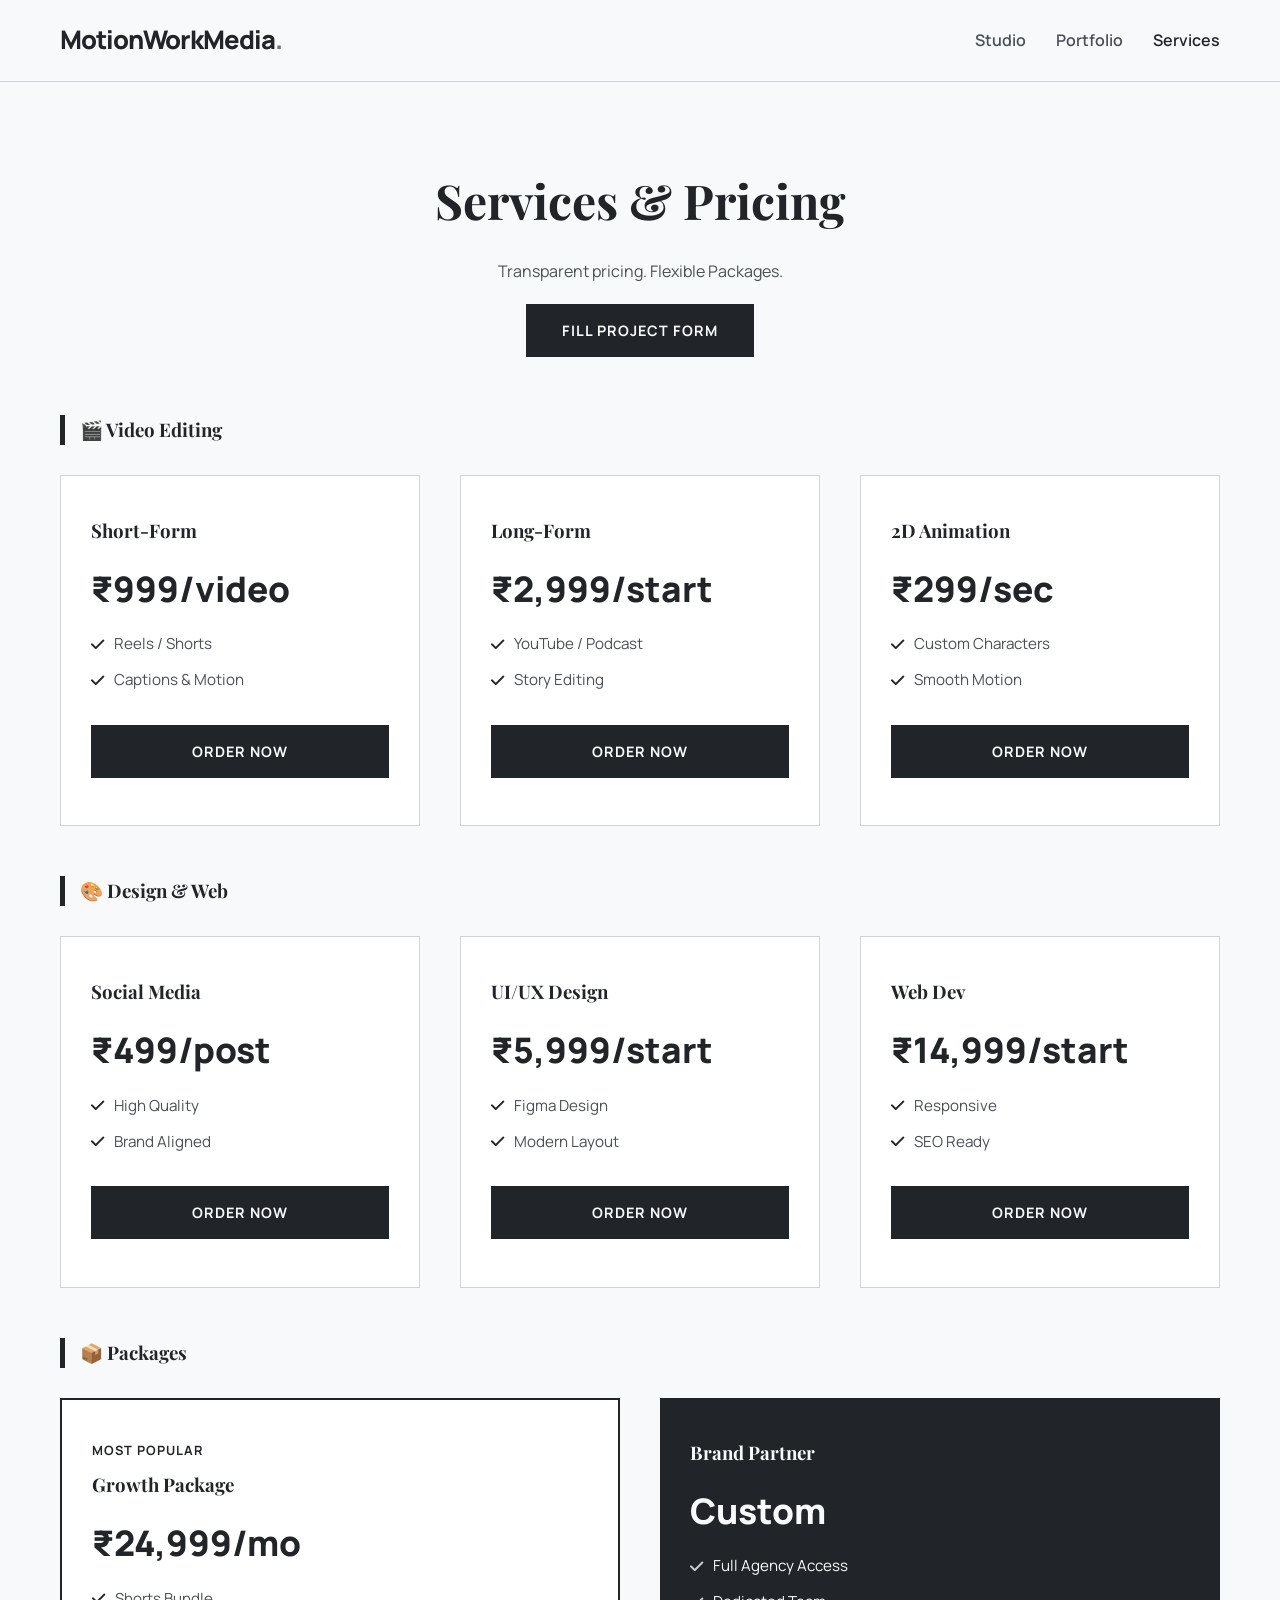
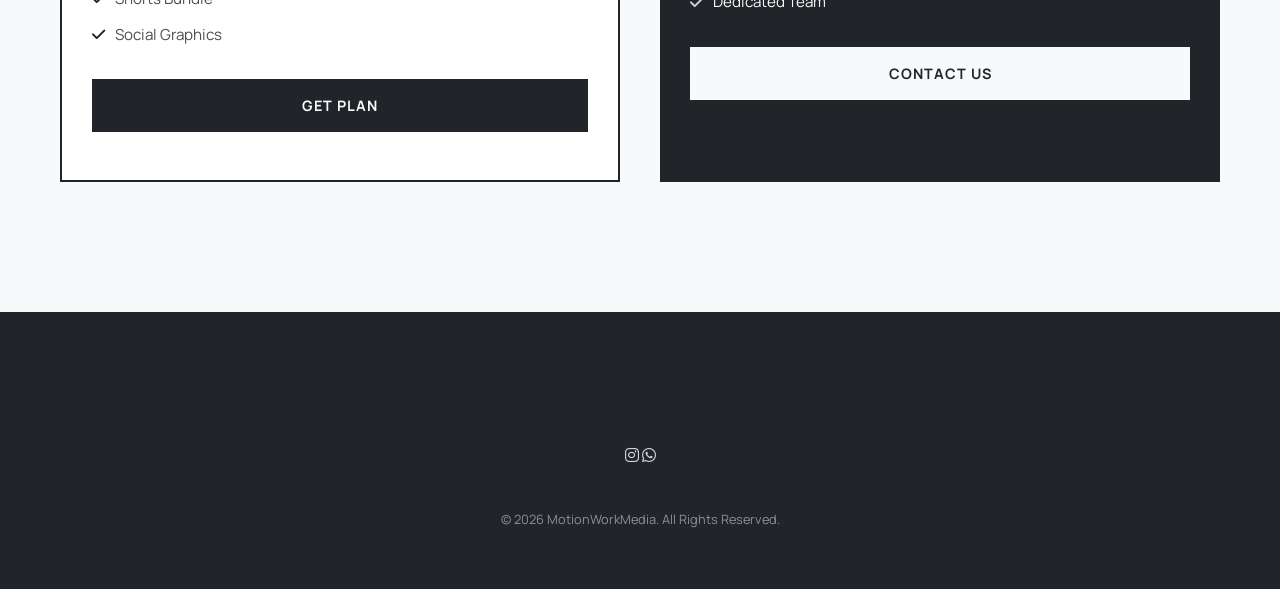
==== services.html @ d77cc7b4 "Remove Motion GFX Showreel and Kinetic Typography video cards" ====
<!DOCTYPE html>
<html lang="en">
<head>
    <meta charset="UTF-8">
    <meta name="viewport" content="width=device-width, initial-scale=1.0">
    <link rel="icon" type="image/svg+xml" href="favicon.svg">
    <link rel="apple-touch-icon" href="favicon.svg">
    <title>Services | MotionWorkMedia</title>
    <link href="https://fonts.googleapis.com/css2?family=Manrope:wght@300;400;600;800&family=Playfair+Display:wght@400;700&display=swap" rel="stylesheet">
    <link rel="stylesheet" href="https://cdnjs.cloudflare.com/ajax/libs/font-awesome/6.4.0/css/all.min.css">
    <link rel="stylesheet" href="style.css">
</head>
<body>

    <nav class="navbar">
        <div class="container nav-container">
            <div class="logo">MotionWorkMedia<span>.</span></div>
            <div class="hamburger" onclick="toggleMenu()"><i class="fas fa-bars"></i></div>
            <ul class="nav-links" id="navLinks">
                <li><a href="index.html">Studio</a></li>
                <li><a href="work.html">Portfolio</a></li>
                <li><a href="services.html" class="active">Services</a></li>
            </ul>
        </div>
    </nav>

    <section class="section-padding">
        <div class="container">
            <div class="text-center">
                <h2 style="font-size: 3rem;">Services & Pricing</h2>
                <p style="margin: 20px auto; max-width: 600px; color: var(--iron-grey);">Transparent pricing. Flexible Packages.</p>
                <a href="https://docs.google.com/forms/d/e/1FAIpQLSesAOYE52B97PbP-AQnBQZ3xBTIR0ymVVCViyEOSLxhz5Xndg/viewform?usp=dialog" target="_blank" class="btn">Fill Project Form</a>
            </div>
            
            <h3 style="margin: 50px 0 30px; border-left: 5px solid var(--carbon-black); padding-left: 15px;">🎬 Video Editing</h3>
            <div class="grid-3">
                <div class="price-card">
                    <h3>Short-Form</h3>
                    <div class="price-tag">₹999<span>/video</span></div>
                    <ul class="features"><li><i class="fas fa-check"></i> Reels / Shorts</li><li><i class="fas fa-check"></i> Captions & Motion</li></ul>
                    <a href="https://docs.google.com/forms/d/e/1FAIpQLSesAOYE52B97PbP-AQnBQZ3xBTIR0ymVVCViyEOSLxhz5Xndg/viewform?usp=dialog" target="_blank" class="btn" style="width:100%; text-align:center; margin-top:20px;">Order Now</a>
                </div>
                <div class="price-card">
                    <h3>Long-Form</h3>
                    <div class="price-tag">₹2,999<span>/start</span></div>
                    <ul class="features"><li><i class="fas fa-check"></i> YouTube / Podcast</li><li><i class="fas fa-check"></i> Story Editing</li></ul>
                    <a href="https://docs.google.com/forms/d/e/1FAIpQLSesAOYE52B97PbP-AQnBQZ3xBTIR0ymVVCViyEOSLxhz5Xndg/viewform?usp=dialog" target="_blank" class="btn" style="width:100%; text-align:center; margin-top:20px;">Order Now</a>
                </div>
                <div class="price-card">
                    <h3>2D Animation</h3>
                    <div class="price-tag">₹299<span>/sec</span></div>
                    <ul class="features"><li><i class="fas fa-check"></i> Custom Characters</li><li><i class="fas fa-check"></i> Smooth Motion</li></ul>
                    <a href="https://docs.google.com/forms/d/e/1FAIpQLSesAOYE52B97PbP-AQnBQZ3xBTIR0ymVVCViyEOSLxhz5Xndg/viewform?usp=dialog" target="_blank" class="btn" style="width:100%; text-align:center; margin-top:20px;">Order Now</a>
                </div>
            </div>

            <h3 style="margin: 50px 0 30px; border-left: 5px solid var(--carbon-black); padding-left: 15px;">🎨 Design & Web</h3>
            <div class="grid-3">
                <div class="price-card">
                    <h3>Social Media</h3>
                    <div class="price-tag">₹499<span>/post</span></div>
                    <ul class="features"><li><i class="fas fa-check"></i> High Quality</li><li><i class="fas fa-check"></i> Brand Aligned</li></ul>
                    <a href="https://docs.google.com/forms/d/e/1FAIpQLSesAOYE52B97PbP-AQnBQZ3xBTIR0ymVVCViyEOSLxhz5Xndg/viewform?usp=dialog" target="_blank" class="btn" style="width:100%; text-align:center; margin-top:20px;">Order Now</a>
                </div>
                <div class="price-card">
                    <h3>UI/UX Design</h3>
                    <div class="price-tag">₹5,999<span>/start</span></div>
                    <ul class="features"><li><i class="fas fa-check"></i> Figma Design</li><li><i class="fas fa-check"></i> Modern Layout</li></ul>
                    <a href="https://docs.google.com/forms/d/e/1FAIpQLSesAOYE52B97PbP-AQnBQZ3xBTIR0ymVVCViyEOSLxhz5Xndg/viewform?usp=dialog" target="_blank" class="btn" style="width:100%; text-align:center; margin-top:20px;">Order Now</a>
                </div>
                <div class="price-card">
                    <h3>Web Dev</h3>
                    <div class="price-tag">₹14,999<span>/start</span></div>
                    <ul class="features"><li><i class="fas fa-check"></i> Responsive</li><li><i class="fas fa-check"></i> SEO Ready</li></ul>
                    <a href="https://docs.google.com/forms/d/e/1FAIpQLSesAOYE52B97PbP-AQnBQZ3xBTIR0ymVVCViyEOSLxhz5Xndg/viewform?usp=dialog" target="_blank" class="btn" style="width:100%; text-align:center; margin-top:20px;">Order Now</a>
                </div>
            </div>
            
             <h3 style="margin: 50px 0 30px; border-left: 5px solid var(--carbon-black); padding-left: 15px;">📦 Packages</h3>
            <div class="grid-3">
                 <div class="price-card" style="border: 2px solid var(--carbon-black);">
                    <div style="font-size: 0.8rem; text-transform: uppercase; color: var(--carbon-black); letter-spacing: 1px; margin-bottom: 10px; font-weight: bold;">Most Popular</div>
                    <h3>Growth Package</h3>
                    <div class="price-tag">₹24,999<span>/mo</span></div>
                    <ul class="features"><li><i class="fas fa-check"></i> Shorts Bundle</li><li><i class="fas fa-check"></i> Social Graphics</li></ul>
                    <a href="https://docs.google.com/forms/d/e/1FAIpQLSesAOYE52B97PbP-AQnBQZ3xBTIR0ymVVCViyEOSLxhz5Xndg/viewform?usp=dialog" target="_blank" class="btn" style="width:100%; text-align:center; margin-top:20px;">Get Plan</a>
                </div>
                 <div class="price-card premium">
                    <h3>Brand Partner</h3>
                    <div class="price-tag">Custom</div>
                    <ul class="features"><li><i class="fas fa-check"></i> Full Agency Access</li><li><i class="fas fa-check"></i> Dedicated Team</li></ul>
                    <a href="https://docs.google.com/forms/d/e/1FAIpQLSesAOYE52B97PbP-AQnBQZ3xBTIR0ymVVCViyEOSLxhz5Xndg/viewform?usp=dialog" target="_blank" class="btn" style="width:100%; text-align:center; margin-top:20px;">Contact Us</a>
                </div>
            </div>

        </div>
    </section>

    <footer>
        <div class="container text-center">
            <h2 style="font-size: 2rem; margin-bottom: 20px;">MotionWorkMedia.</h2>
            <div>
                <a href="https://www.instagram.com/motionwork_media/?igsh=amlpdmNqb2twOW5i#" target="_blank"><i class="fab fa-instagram"></i></a>
                <a href="https://wa.me/917240517339" target="_blank"><i class="fab fa-whatsapp"></i></a>
            </div>
            <p style="margin-top: 40px; font-size: 0.8rem; opacity: 0.5;">© 2026 MotionWorkMedia. All Rights Reserved.</p>
        </div>
    </footer>

    <script>
        function toggleMenu() { document.getElementById('navLinks').classList.toggle('active'); }
    </script>
</body>
</html>
---- style.css ----
/* --- GLOBAL VARIABLES (MONOCHROME PALETTE) --- */
:root {
    /* Provided Palette */
    --bright-snow: #f8f9fa;
    --platinum: #e9ecef;
    --alabaster-grey: #dee2e6;
    --pale-slate: #ced4da;
    --slate-grey: #6c757d;
    --iron-grey: #495057;
    --gunmetal: #343a40;
    --carbon-black: #212529;

    /* Functional Mappings */
    --bg-main: var(--bright-snow);
    --bg-secondary: var(--platinum);
    --text-head: var(--carbon-black);
    --text-body: var(--iron-grey);
    --border-color: var(--pale-slate);
    
    /* Action Color is now Dark (Gunmetal/Black) for high contrast */
    --action-color: var(--carbon-black); 
    --highlight: var(--slate-grey);
}

* { margin: 0; padding: 0; box-sizing: border-box; }

body {
    background-color: var(--bg-main);
    color: var(--text-body);
    font-family: 'Manrope', sans-serif;
    line-height: 1.6;
    overflow-x: hidden;
}

h1, h2, h3, h4 { font-family: 'Playfair Display', serif; font-weight: 700; color: var(--text-head); }
a { text-decoration: none; transition: 0.3s; color: inherit; }
ul { list-style: none; }

/* UTILITIES */
.container { max-width: 1200px; margin: 0 auto; padding: 0 20px; }
.section-padding { padding: 80px 0; }
.text-center { text-align: center; }

/* BUTTONS (High Contrast) */
.btn {
    display: inline-block; padding: 14px 35px; 
    background: var(--carbon-black); color: var(--bright-snow);
    text-transform: uppercase; font-weight: 700; font-size: 0.9rem; letter-spacing: 1px;
    border: 1px solid var(--carbon-black); cursor: pointer; transition: 0.3s;
    position: relative; z-index: 1; overflow: hidden;
}
.btn::after {
    content: ''; position: absolute; bottom: 0; left: 0; width: 0%; height: 100%;
    background-color: var(--slate-grey); transition: 0.3s; z-index: -1;
}
.btn:hover { color: white; border-color: var(--slate-grey); }
.btn:hover::after { width: 100%; }

/* SECONDARY BUTTON (Outline) */
.btn-outline {
    background: transparent; color: var(--carbon-black); border: 1px solid var(--carbon-black);
}
.btn-outline:hover { background: var(--carbon-black); color: var(--bright-snow); }

/* NAVBAR */
.navbar {
    padding: 20px 0; background: rgba(248, 249, 250, 0.95);
    border-bottom: 1px solid var(--border-color); position: sticky; top: 0; z-index: 1000;
    backdrop-filter: blur(10px);
}
.nav-container { display: flex; justify-content: space-between; align-items: center; }
.logo { font-size: 1.6rem; font-weight: 800; color: var(--text-head); letter-spacing: -1px; }
.logo span { color: var(--slate-grey); }

.nav-links { display: flex; gap: 30px; }
.nav-links a { font-weight: 600; font-size: 1rem; color: var(--iron-grey); }
.nav-links a:hover, .nav-links a.active { color: var(--carbon-black); }

/* HAMBURGER */
.hamburger { display: none; font-size: 1.8rem; cursor: pointer; color: var(--text-head); }

@media (max-width: 768px) {
    .hamburger { display: block; }
    .nav-links {
        position: fixed; top: 70px; left: -100%; width: 100%; height: 100vh;
        background: var(--bg-main); flex-direction: column;
        align-items: center; justify-content: center; transition: 0.4s ease;
        border-top: 1px solid var(--border-color); gap: 40px;
    }
    .nav-links.active { left: 0; }
}

/* --- HERO SECTION ELEMENTS --- */
.hero-bg {
    position: relative;
    background-color: var(--bg-main);
    /* Dot Pattern */
    background-image: radial-gradient(var(--pale-slate) 1px, transparent 1px);
    background-size: 30px 30px;
}

.badge-float {
    display: inline-flex; align-items: center; gap: 10px;
    background: white; padding: 8px 16px; border-radius: 50px;
    box-shadow: 0 10px 20px rgba(0,0,0,0.05);
    border: 1px solid var(--border-color);
    margin-bottom: 20px; font-size: 0.85rem; font-weight: 600; color: var(--text-head);
    animation: float 3s ease-in-out infinite;
}
.badge-dot { width: 8px; height: 8px; background: #28a745; border-radius: 50%; } /* Green for 'Active' */

@keyframes float { 0%, 100% { transform: translateY(0); } 50% { transform: translateY(-5px); } }

/* GRID & CARDS */
.grid-3 { display: grid; grid-template-columns: repeat(auto-fit, minmax(300px, 1fr)); gap: 40px; }

/* PRICE CARDS */
.price-card {
    background: white; border: 1px solid var(--border-color);
    padding: 40px 30px; transition: 0.4s ease; position: relative;
}
.price-card:hover { transform: translateY(-5px); border-color: var(--carbon-black); box-shadow: 0 10px 30px rgba(0,0,0,0.05); }
.price-tag { font-size: 2.2rem; font-weight: 800; color: var(--carbon-black); font-family: 'Manrope', sans-serif; margin: 15px 0; }

.price-card.premium { background: var(--carbon-black); color: var(--bright-snow); border: none; }
.price-card.premium .price-tag, .price-card.premium h3, .price-card.premium li { color: var(--bright-snow); }
.price-card.premium i { color: var(--pale-slate); }
.price-card.premium .btn { background: var(--bright-snow); color: var(--carbon-black); border-color: var(--bright-snow); }
.price-card.premium .btn:hover { background: var(--pale-slate); }

.features li { margin-bottom: 12px; display: flex; align-items: center; gap: 10px; font-size: 0.95rem; }
.features li i { color: var(--carbon-black); }

/* WORK CARDS */
.work-card {
    background: white; border: 1px solid var(--border-color); cursor: pointer;
    transition: 0.3s; display: block;
}
.work-card.hide { display: none; }
.work-card.show { display: block; animation: fadeIn 0.5s ease; }
@keyframes fadeIn { from { opacity: 0; transform: translateY(20px); } to { opacity: 1; transform: translateY(0); } }

.work-thumb { height: 250px; background-color: var(--pale-slate); position: relative; overflow: hidden; }
.work-thumb img { width: 100%; height: 100%; object-fit: cover; transition: 0.6s; grayscale: 100%; }
.work-card:hover .work-thumb img { transform: scale(1.1); grayscale: 0%; } /* Color on hover */

.work-overlay {
    position: absolute; top: 0; left: 0; width: 100%; height: 100%;
    background: rgba(33, 37, 41, 0.7); opacity: 0; transition: 0.4s ease;
    display: flex; align-items: center; justify-content: center;
}
.work-overlay i { font-size: 3rem; color: white; }
.work-card:hover .work-overlay { opacity: 1; }
.work-info { padding: 25px; }

/* FILTER BUTTONS */
.filter-menu { display: flex; justify-content: center; flex-wrap: wrap; gap: 10px; margin-bottom: 50px; }
.filter-btn {
    border: 1px solid var(--border-color); background: white; padding: 10px 20px;
    cursor: pointer; transition: 0.3s; font-family: 'Manrope', sans-serif; font-weight: 600;
    color: var(--iron-grey);
}
.filter-btn.active, .filter-btn:hover { background: var(--carbon-black); color: white; border-color: var(--carbon-black); }

/* VIDEO MODAL */
.video-modal {
    position: fixed; top: 0; left: 0; width: 100%; height: 100%;
    background: rgba(0, 0, 0, 0.95); z-index: 9999;
    display: none; align-items: center; justify-content: center; padding: 20px;
}
.video-modal.active { display: flex; }
.modal-content {
    position: relative; width: 100%; max-width: 900px; aspect-ratio: 16/9;
    background: black; border: 1px solid var(--iron-grey);
}
.modal-content iframe { width: 100%; height: 100%; border: none; }
.close-modal {
    position: absolute; top: -45px; right: 0; color: white;
    font-size: 2.5rem; cursor: pointer;
}

/* FOOTER */
footer { background: var(--carbon-black); color: var(--bright-snow); padding: 60px 0; margin-top: 50px; text-align: center; }
footer a { color: var(--pale-slate); }
footer a:hover { color: white; }

/* MOBILE FIX */
@media (max-width: 768px) {
    .grid-3 { grid-template-columns: 1fr; gap: 30px; }
    .hero-title { font-size: 2.5rem !important; }
}
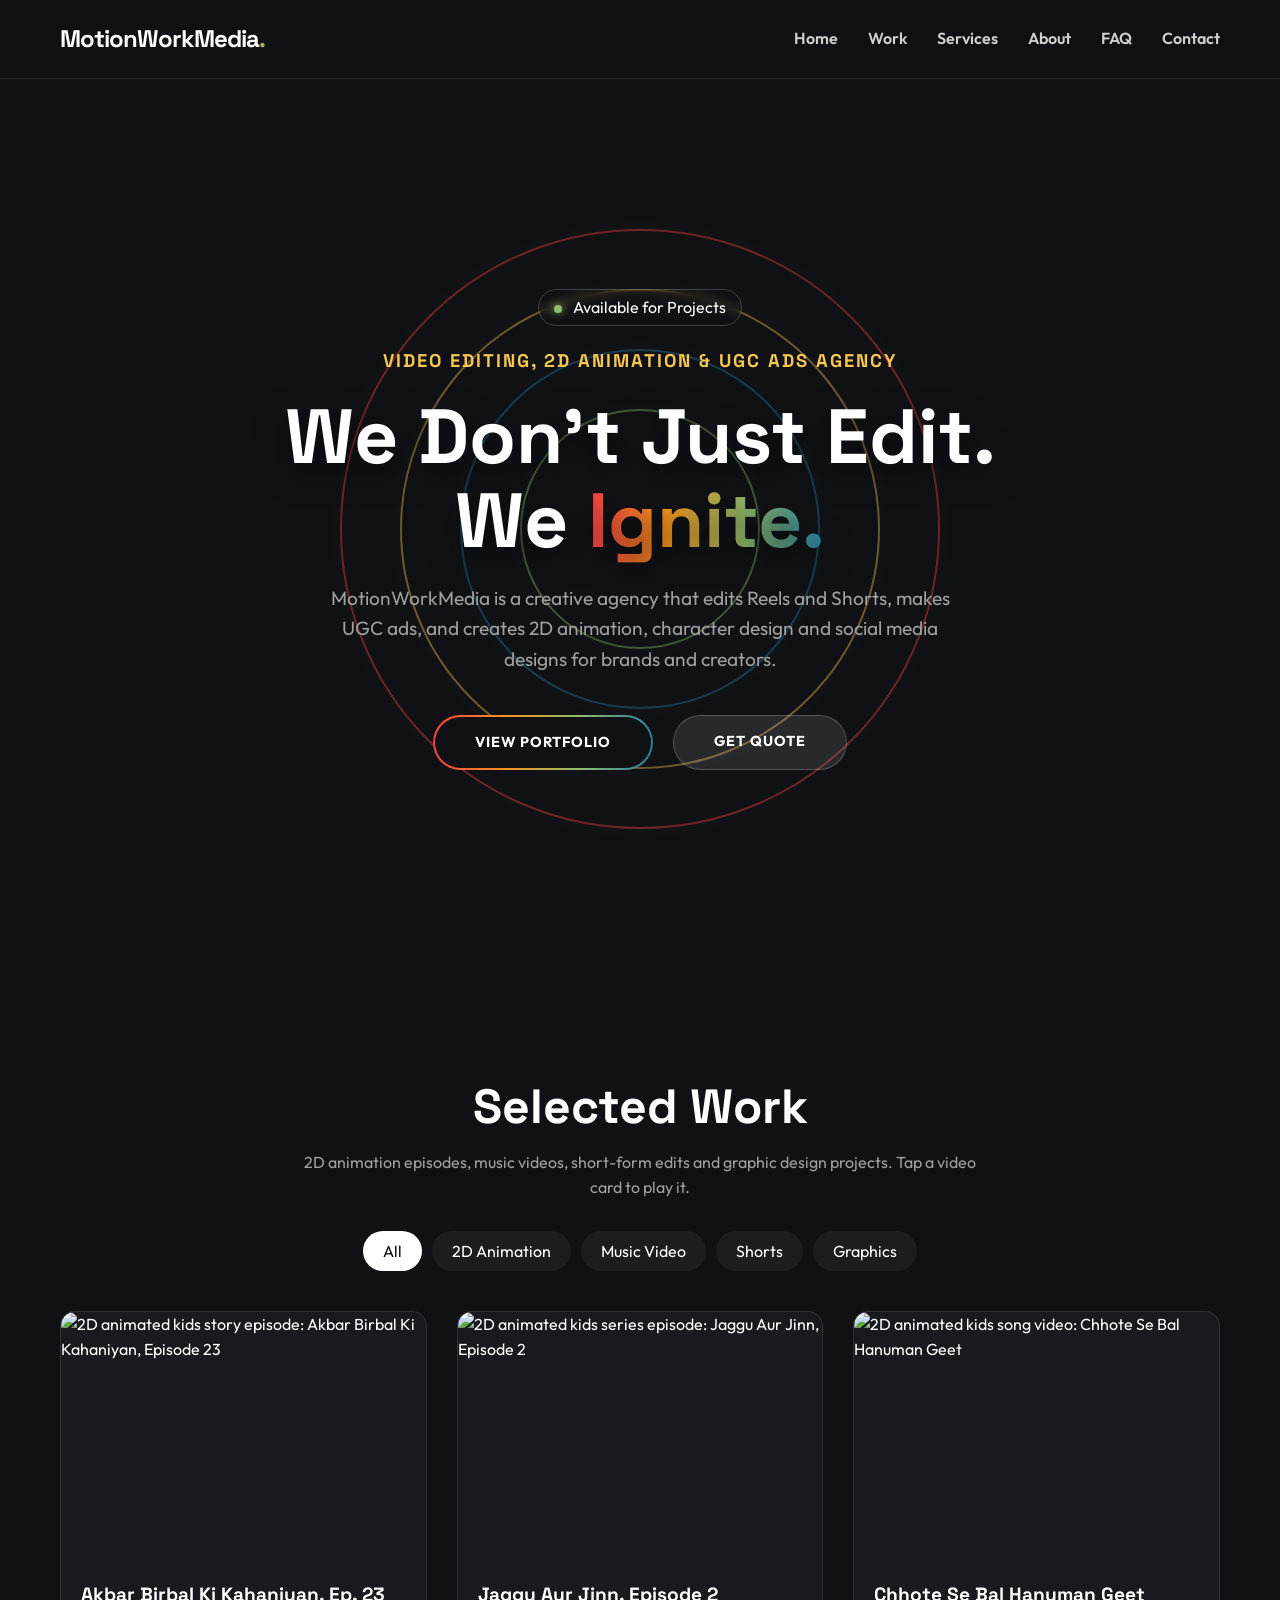
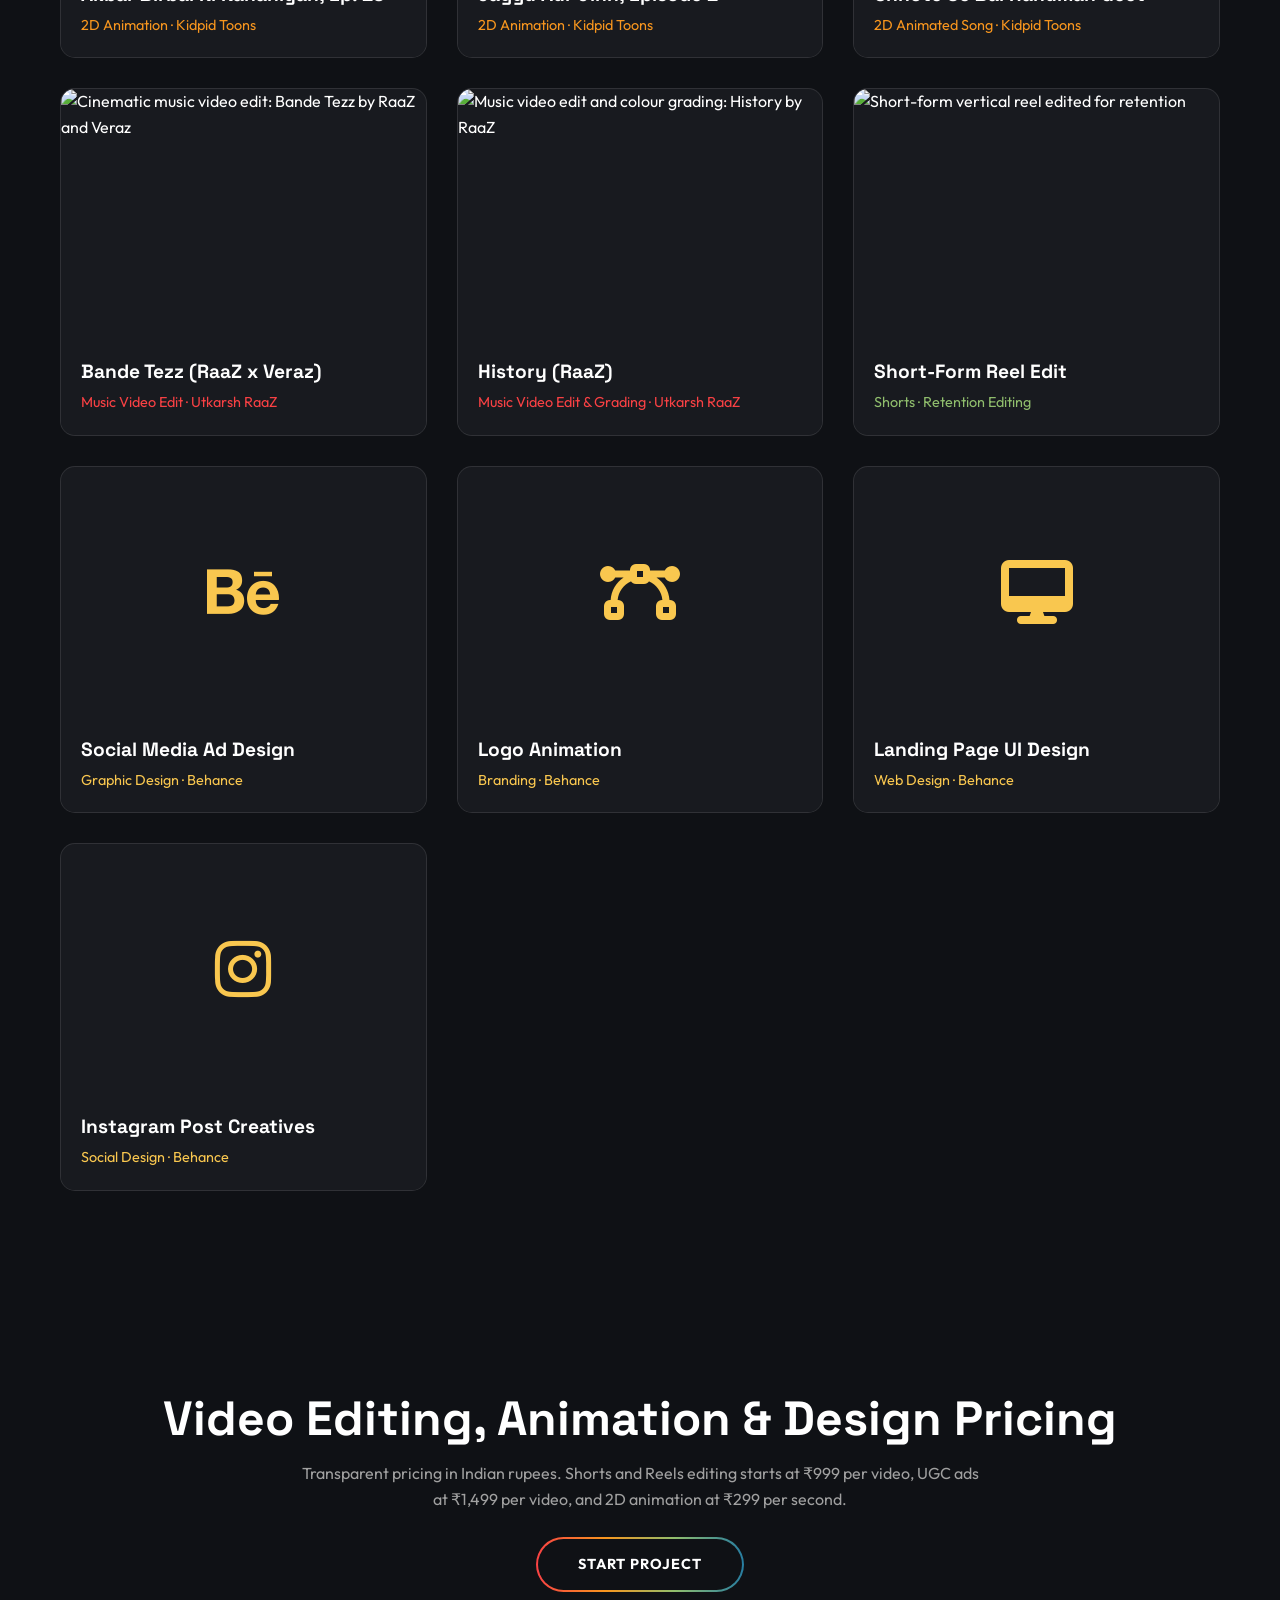
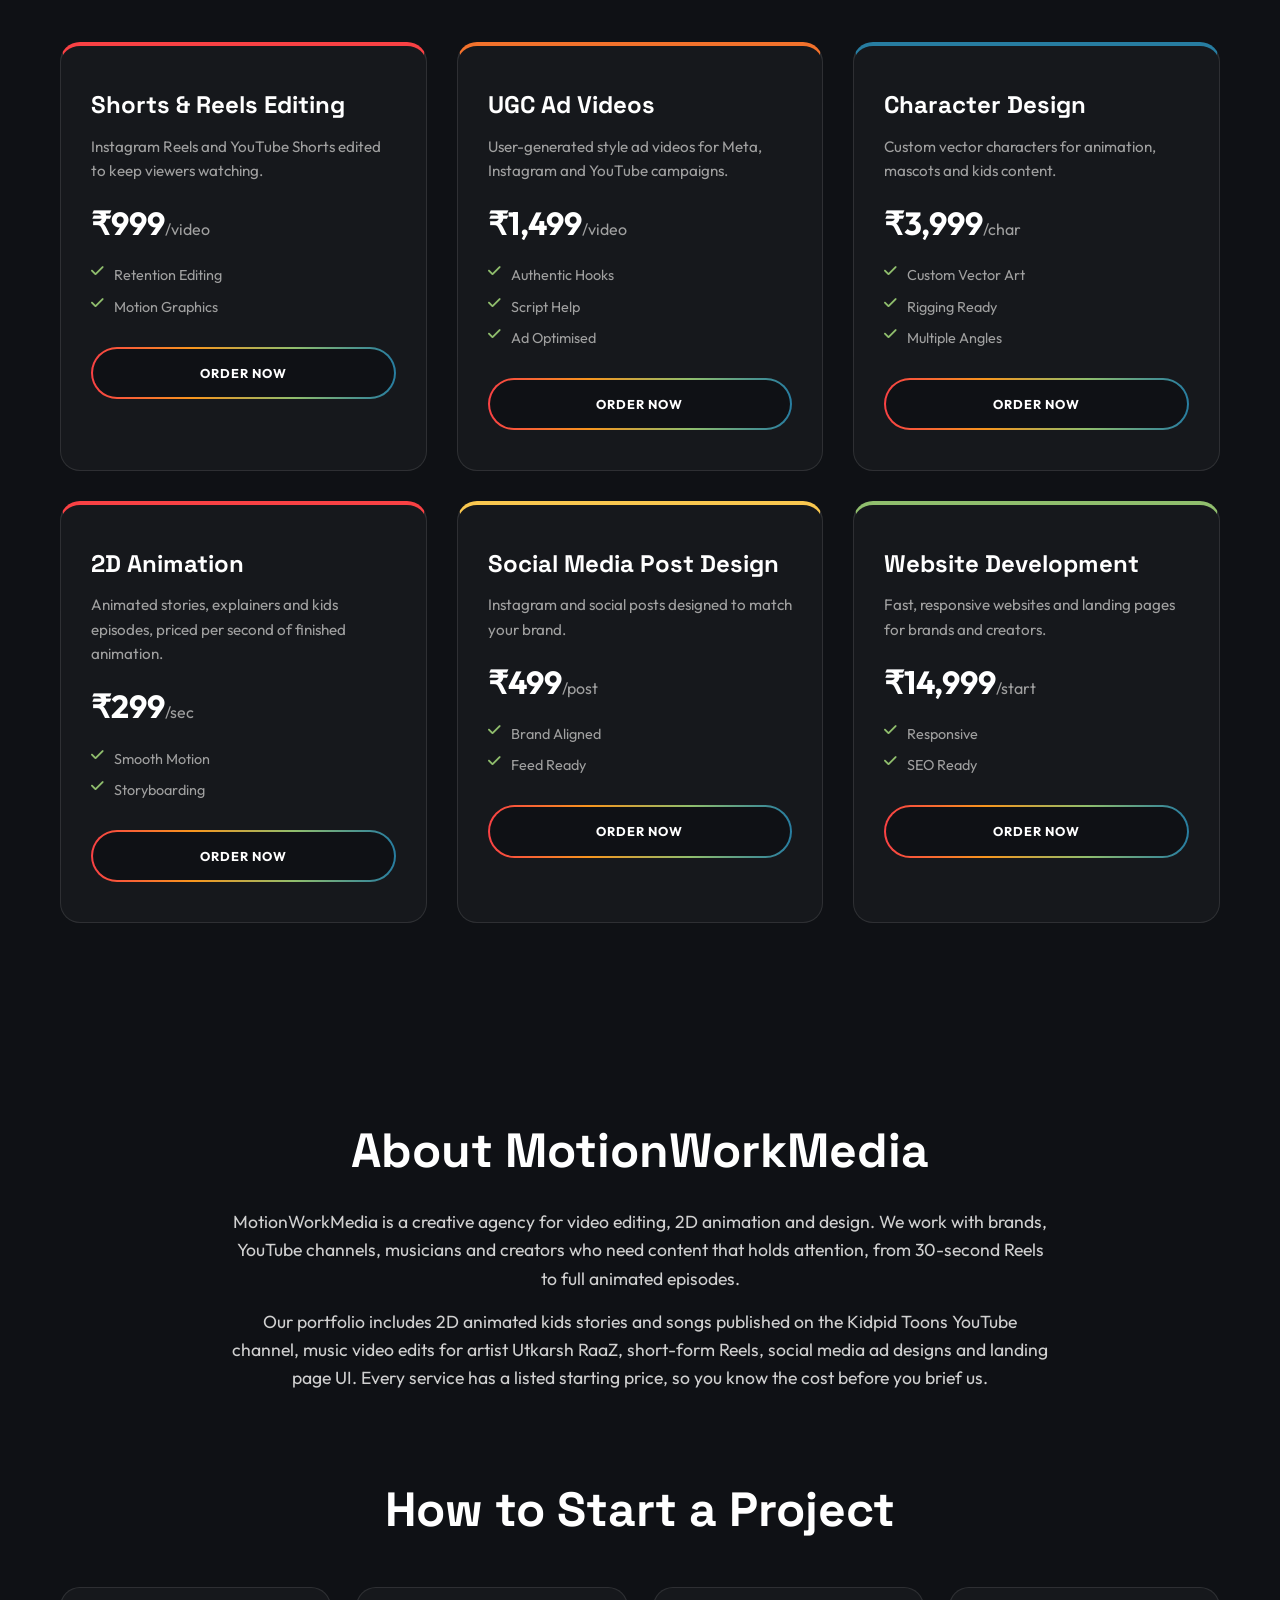
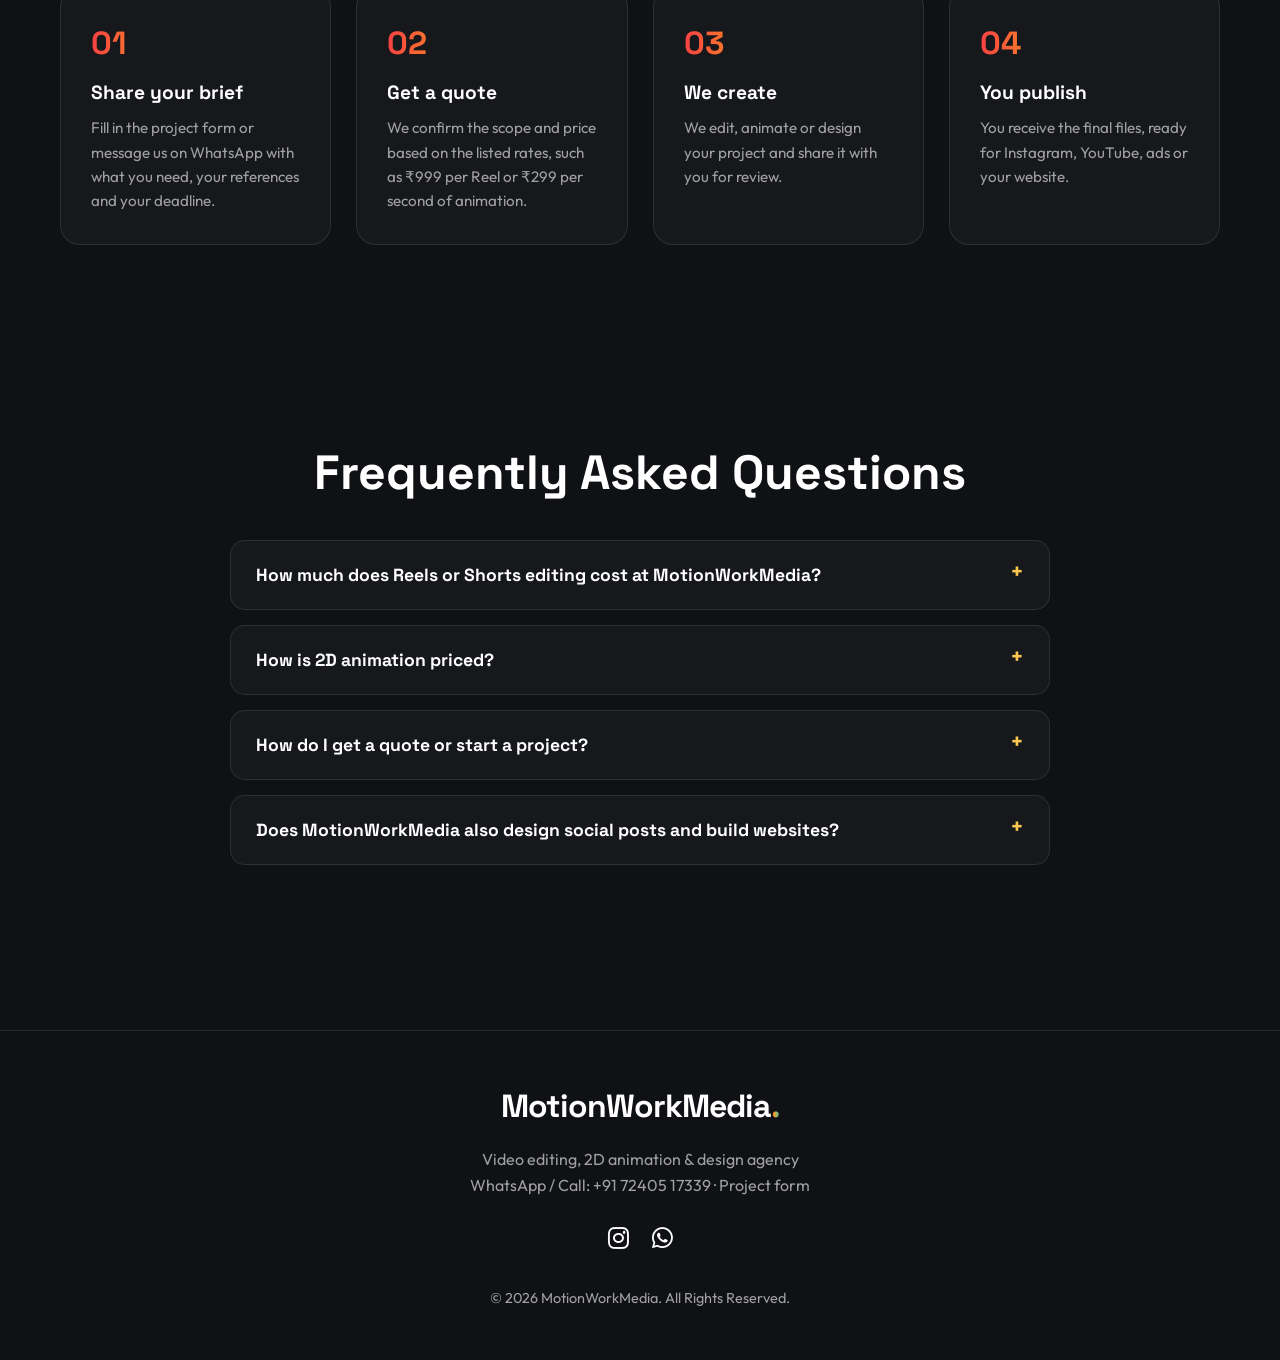
==== commit 413732b6: "Add Black Friday free-reel offer and SEO/GEO fixes - Black Friday header: countdown to 30 Nov 2026 2" ====
--- a/services.html
+++ b/services.html
@@ -2,113 +2,14 @@
 <html lang="en">
 <head>
     <meta charset="UTF-8">
-    <meta name="viewport" content="width=device-width, initial-scale=1.0">
-    <link rel="icon" type="image/svg+xml" href="favicon.svg">
-    <link rel="apple-touch-icon" href="favicon.svg">
-    <title>Services | MotionWorkMedia</title>
-    <link href="https://fonts.googleapis.com/css2?family=Manrope:wght@300;400;600;800&family=Playfair+Display:wght@400;700&display=swap" rel="stylesheet">
-    <link rel="stylesheet" href="https://cdnjs.cloudflare.com/ajax/libs/font-awesome/6.4.0/css/all.min.css">
-    <link rel="stylesheet" href="style.css">
+    <title>Services & Pricing | MotionWorkMedia</title>
+    <!-- Old page. Content now lives on the homepage, so this URL sends visitors and Google there. -->
+    <link rel="canonical" href="https://www.motionworkmedia.com/#services">
+    <meta name="robots" content="noindex, follow">
+    <meta http-equiv="refresh" content="0; url=/#services">
+    <script>location.replace('/#services');</script>
 </head>
 <body>
-
-    <nav class="navbar">
-        <div class="container nav-container">
-            <div class="logo">MotionWorkMedia<span>.</span></div>
-            <div class="hamburger" onclick="toggleMenu()"><i class="fas fa-bars"></i></div>
-            <ul class="nav-links" id="navLinks">
-                <li><a href="index.html">Studio</a></li>
-                <li><a href="work.html">Portfolio</a></li>
-                <li><a href="services.html" class="active">Services</a></li>
-            </ul>
-        </div>
-    </nav>
-
-    <section class="section-padding">
-        <div class="container">
-            <div class="text-center">
-                <h2 style="font-size: 3rem;">Services & Pricing</h2>
-                <p style="margin: 20px auto; max-width: 600px; color: var(--iron-grey);">Transparent pricing. Flexible Packages.</p>
-                <a href="https://docs.google.com/forms/d/e/1FAIpQLSesAOYE52B97PbP-AQnBQZ3xBTIR0ymVVCViyEOSLxhz5Xndg/viewform?usp=dialog" target="_blank" class="btn">Fill Project Form</a>
-            </div>
-            
-            <h3 style="margin: 50px 0 30px; border-left: 5px solid var(--carbon-black); padding-left: 15px;">🎬 Video Editing</h3>
-            <div class="grid-3">
-                <div class="price-card">
-                    <h3>Short-Form</h3>
-                    <div class="price-tag">₹999<span>/video</span></div>
-                    <ul class="features"><li><i class="fas fa-check"></i> Reels / Shorts</li><li><i class="fas fa-check"></i> Captions & Motion</li></ul>
-                    <a href="https://docs.google.com/forms/d/e/1FAIpQLSesAOYE52B97PbP-AQnBQZ3xBTIR0ymVVCViyEOSLxhz5Xndg/viewform?usp=dialog" target="_blank" class="btn" style="width:100%; text-align:center; margin-top:20px;">Order Now</a>
-                </div>
-                <div class="price-card">
-                    <h3>Long-Form</h3>
-                    <div class="price-tag">₹2,999<span>/start</span></div>
-                    <ul class="features"><li><i class="fas fa-check"></i> YouTube / Podcast</li><li><i class="fas fa-check"></i> Story Editing</li></ul>
-                    <a href="https://docs.google.com/forms/d/e/1FAIpQLSesAOYE52B97PbP-AQnBQZ3xBTIR0ymVVCViyEOSLxhz5Xndg/viewform?usp=dialog" target="_blank" class="btn" style="width:100%; text-align:center; margin-top:20px;">Order Now</a>
-                </div>
-                <div class="price-card">
-                    <h3>2D Animation</h3>
-                    <div class="price-tag">₹299<span>/sec</span></div>
-                    <ul class="features"><li><i class="fas fa-check"></i> Custom Characters</li><li><i class="fas fa-check"></i> Smooth Motion</li></ul>
-                    <a href="https://docs.google.com/forms/d/e/1FAIpQLSesAOYE52B97PbP-AQnBQZ3xBTIR0ymVVCViyEOSLxhz5Xndg/viewform?usp=dialog" target="_blank" class="btn" style="width:100%; text-align:center; margin-top:20px;">Order Now</a>
-                </div>
-            </div>
-
-            <h3 style="margin: 50px 0 30px; border-left: 5px solid var(--carbon-black); padding-left: 15px;">🎨 Design & Web</h3>
-            <div class="grid-3">
-                <div class="price-card">
-                    <h3>Social Media</h3>
-                    <div class="price-tag">₹499<span>/post</span></div>
-                    <ul class="features"><li><i class="fas fa-check"></i> High Quality</li><li><i class="fas fa-check"></i> Brand Aligned</li></ul>
-                    <a href="https://docs.google.com/forms/d/e/1FAIpQLSesAOYE52B97PbP-AQnBQZ3xBTIR0ymVVCViyEOSLxhz5Xndg/viewform?usp=dialog" target="_blank" class="btn" style="width:100%; text-align:center; margin-top:20px;">Order Now</a>
-                </div>
-                <div class="price-card">
-                    <h3>UI/UX Design</h3>
-                    <div class="price-tag">₹5,999<span>/start</span></div>
-                    <ul class="features"><li><i class="fas fa-check"></i> Figma Design</li><li><i class="fas fa-check"></i> Modern Layout</li></ul>
-                    <a href="https://docs.google.com/forms/d/e/1FAIpQLSesAOYE52B97PbP-AQnBQZ3xBTIR0ymVVCViyEOSLxhz5Xndg/viewform?usp=dialog" target="_blank" class="btn" style="width:100%; text-align:center; margin-top:20px;">Order Now</a>
-                </div>
-                <div class="price-card">
-                    <h3>Web Dev</h3>
-                    <div class="price-tag">₹14,999<span>/start</span></div>
-                    <ul class="features"><li><i class="fas fa-check"></i> Responsive</li><li><i class="fas fa-check"></i> SEO Ready</li></ul>
-                    <a href="https://docs.google.com/forms/d/e/1FAIpQLSesAOYE52B97PbP-AQnBQZ3xBTIR0ymVVCViyEOSLxhz5Xndg/viewform?usp=dialog" target="_blank" class="btn" style="width:100%; text-align:center; margin-top:20px;">Order Now</a>
-                </div>
-            </div>
-            
-             <h3 style="margin: 50px 0 30px; border-left: 5px solid var(--carbon-black); padding-left: 15px;">📦 Packages</h3>
-            <div class="grid-3">
-                 <div class="price-card" style="border: 2px solid var(--carbon-black);">
-                    <div style="font-size: 0.8rem; text-transform: uppercase; color: var(--carbon-black); letter-spacing: 1px; margin-bottom: 10px; font-weight: bold;">Most Popular</div>
-                    <h3>Growth Package</h3>
-                    <div class="price-tag">₹24,999<span>/mo</span></div>
-                    <ul class="features"><li><i class="fas fa-check"></i> Shorts Bundle</li><li><i class="fas fa-check"></i> Social Graphics</li></ul>
-                    <a href="https://docs.google.com/forms/d/e/1FAIpQLSesAOYE52B97PbP-AQnBQZ3xBTIR0ymVVCViyEOSLxhz5Xndg/viewform?usp=dialog" target="_blank" class="btn" style="width:100%; text-align:center; margin-top:20px;">Get Plan</a>
-                </div>
-                 <div class="price-card premium">
-                    <h3>Brand Partner</h3>
-                    <div class="price-tag">Custom</div>
-                    <ul class="features"><li><i class="fas fa-check"></i> Full Agency Access</li><li><i class="fas fa-check"></i> Dedicated Team</li></ul>
-                    <a href="https://docs.google.com/forms/d/e/1FAIpQLSesAOYE52B97PbP-AQnBQZ3xBTIR0ymVVCViyEOSLxhz5Xndg/viewform?usp=dialog" target="_blank" class="btn" style="width:100%; text-align:center; margin-top:20px;">Contact Us</a>
-                </div>
-            </div>
-
-        </div>
-    </section>
-
-    <footer>
-        <div class="container text-center">
-            <h2 style="font-size: 2rem; margin-bottom: 20px;">MotionWorkMedia.</h2>
-            <div>
-                <a href="https://www.instagram.com/motionwork_media/?igsh=amlpdmNqb2twOW5i#" target="_blank"><i class="fab fa-instagram"></i></a>
-                <a href="https://wa.me/917240517339" target="_blank"><i class="fab fa-whatsapp"></i></a>
-            </div>
-            <p style="margin-top: 40px; font-size: 0.8rem; opacity: 0.5;">© 2026 MotionWorkMedia. All Rights Reserved.</p>
-        </div>
-    </footer>
-
-    <script>
-        function toggleMenu() { document.getElementById('navLinks').classList.toggle('active'); }
-    </script>
+    <p>Our services and pricing have moved. <a href="/#services">View MotionWorkMedia's services and pricing</a>.</p>
 </body>
-</html>+</html>
